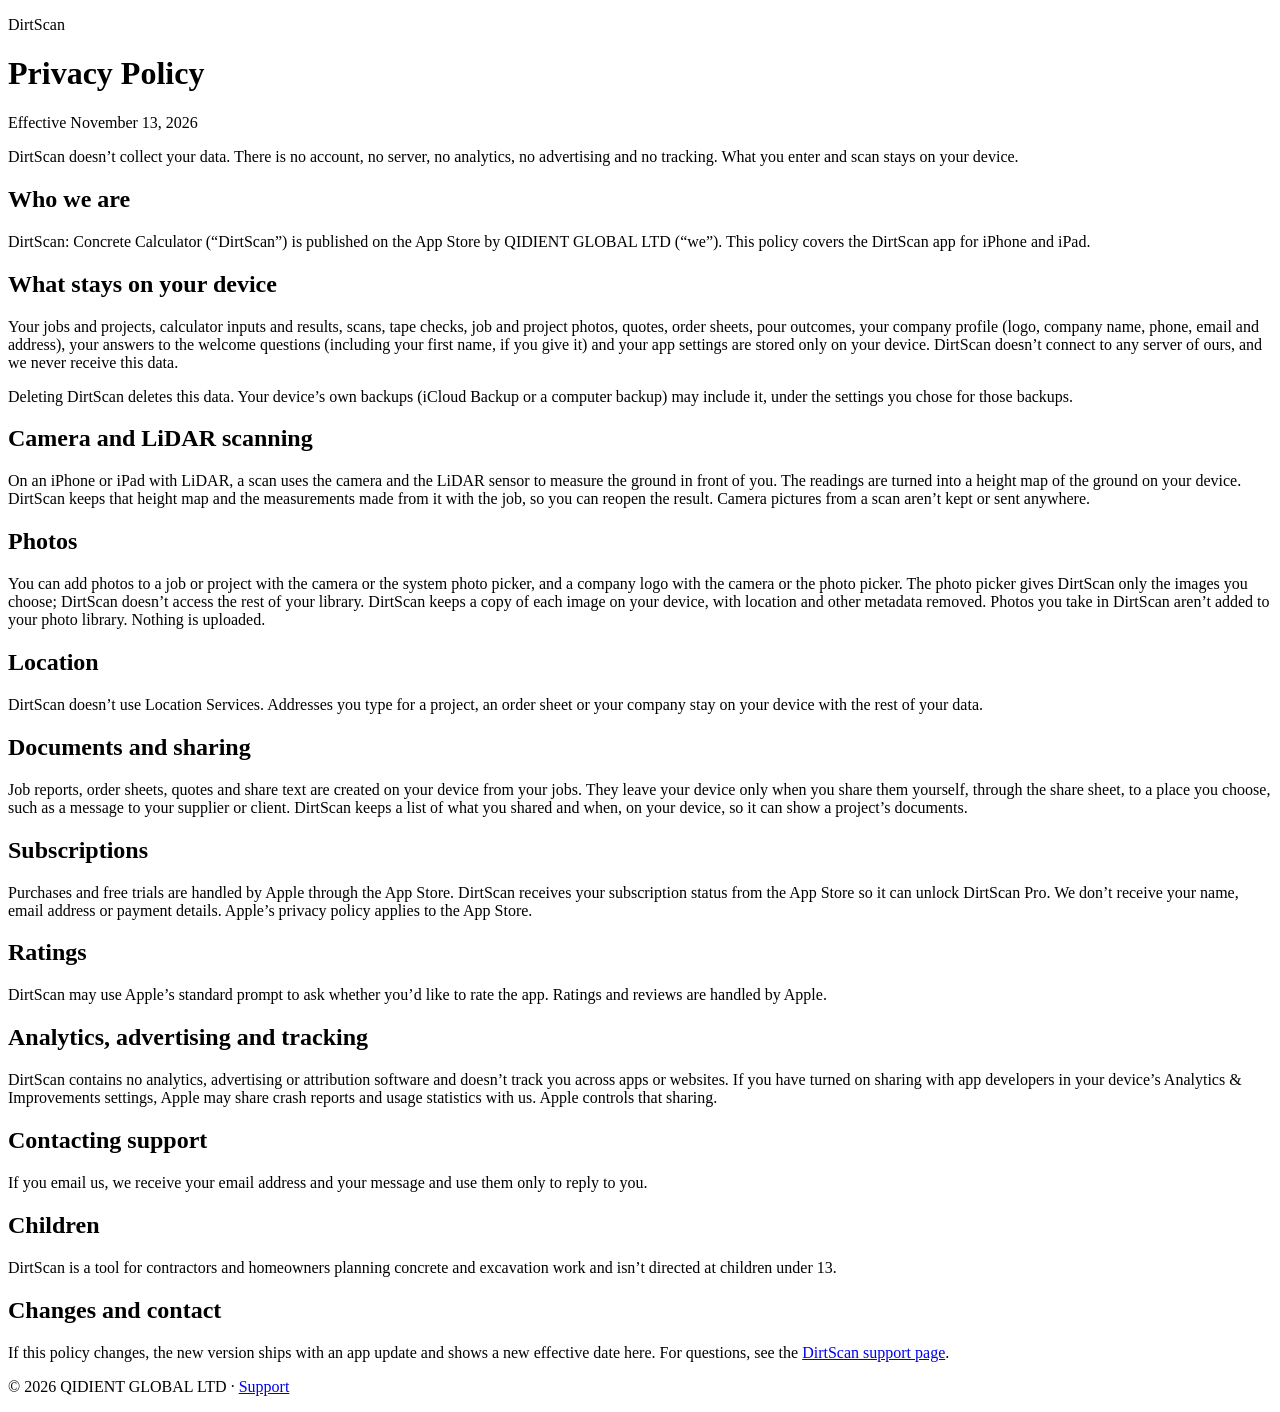
==== privacy.html @ 5c4d41a3 "Add privacy.html (DirtScan support site) Co-Authored-By: Claude Opus 5.5 <noreply@anthropic.com>" ====
<!doctype html>
<html lang="en">
<head>
  <meta charset="utf-8">
  <meta name="viewport" content="width=device-width, initial-scale=1">
  <title>DirtScan Privacy Policy</title>
  <meta name="description" content="Privacy policy for DirtScan: Concrete Calculator, the concrete, dirt and excavation calculator app by QIDIENT GLOBAL LTD.">
  <link rel="stylesheet" href="styles.css">
</head>
<body>
  <main class="page">
    <header class="header">
      <p class="eyebrow">DirtScan</p>
      <h1>Privacy Policy</h1>
      <p class="lede">Effective November 13, 2026</p>
    </header>

    <section class="card">
      <p class="summary">DirtScan doesn’t collect your data. There is no account, no server, no analytics, no advertising and no tracking. What you enter and scan stays on your device.</p>
    </section>

    <section class="card">
      <h2>Who we are</h2>
      <p>DirtScan: Concrete Calculator (“DirtScan”) is published on the App Store by QIDIENT GLOBAL LTD (“we”). This policy covers the DirtScan app for iPhone and iPad.</p>
    </section>

    <section class="card">
      <h2>What stays on your device</h2>
      <p>Your jobs and projects, calculator inputs and results, scans, tape checks, job and project photos, quotes, order sheets, pour outcomes, your company profile (logo, company name, phone, email and address), your answers to the welcome questions (including your first name, if you give it) and your app settings are stored only on your device. DirtScan doesn’t connect to any server of ours, and we never receive this data.</p>
      <p>Deleting DirtScan deletes this data. Your device’s own backups (iCloud Backup or a computer backup) may include it, under the settings you chose for those backups.</p>
    </section>

    <section class="card">
      <h2>Camera and LiDAR scanning</h2>
      <p>On an iPhone or iPad with LiDAR, a scan uses the camera and the LiDAR sensor to measure the ground in front of you. The readings are turned into a height map of the ground on your device. DirtScan keeps that height map and the measurements made from it with the job, so you can reopen the result. Camera pictures from a scan aren’t kept or sent anywhere.</p>
    </section>

    <section class="card">
      <h2>Photos</h2>
      <p>You can add photos to a job or project with the camera or the system photo picker, and a company logo with the camera or the photo picker. The photo picker gives DirtScan only the images you choose; DirtScan doesn’t access the rest of your library. DirtScan keeps a copy of each image on your device, with location and other metadata removed. Photos you take in DirtScan aren’t added to your photo library. Nothing is uploaded.</p>
    </section>

    <section class="card">
      <h2>Location</h2>
      <p>DirtScan doesn’t use Location Services. Addresses you type for a project, an order sheet or your company stay on your device with the rest of your data.</p>
    </section>

    <section class="card">
      <h2>Documents and sharing</h2>
      <p>Job reports, order sheets, quotes and share text are created on your device from your jobs. They leave your device only when you share them yourself, through the share sheet, to a place you choose, such as a message to your supplier or client. DirtScan keeps a list of what you shared and when, on your device, so it can show a project’s documents.</p>
    </section>

    <section class="card">
      <h2>Subscriptions</h2>
      <p>Purchases and free trials are handled by Apple through the App Store. DirtScan receives your subscription status from the App Store so it can unlock DirtScan Pro. We don’t receive your name, email address or payment details. Apple’s privacy policy applies to the App Store.</p>
    </section>

    <section class="card">
      <h2>Ratings</h2>
      <p>DirtScan may use Apple’s standard prompt to ask whether you’d like to rate the app. Ratings and reviews are handled by Apple.</p>
    </section>

    <section class="card">
      <h2>Analytics, advertising and tracking</h2>
      <p>DirtScan contains no analytics, advertising or attribution software and doesn’t track you across apps or websites. If you have turned on sharing with app developers in your device’s Analytics &amp; Improvements settings, Apple may share crash reports and usage statistics with us. Apple controls that sharing.</p>
    </section>

    <section class="card">
      <h2>Contacting support</h2>
      <p>If you email us, we receive your email address and your message and use them only to reply to you.</p>
    </section>

    <section class="card">
      <h2>Children</h2>
      <p>DirtScan is a tool for contractors and homeowners planning concrete and excavation work and isn’t directed at children under 13.</p>
    </section>

    <section class="card">
      <h2>Changes and contact</h2>
      <p>If this policy changes, the new version ships with an app update and shows a new effective date here. For questions, see the <a class="accent" href="index.html">DirtScan support page</a>.</p>
    </section>

    <footer class="footer">
      <p>© 2026 QIDIENT GLOBAL LTD · <a class="accent" href="index.html">Support</a></p>
    </footer>
  </main>
</body>
</html>
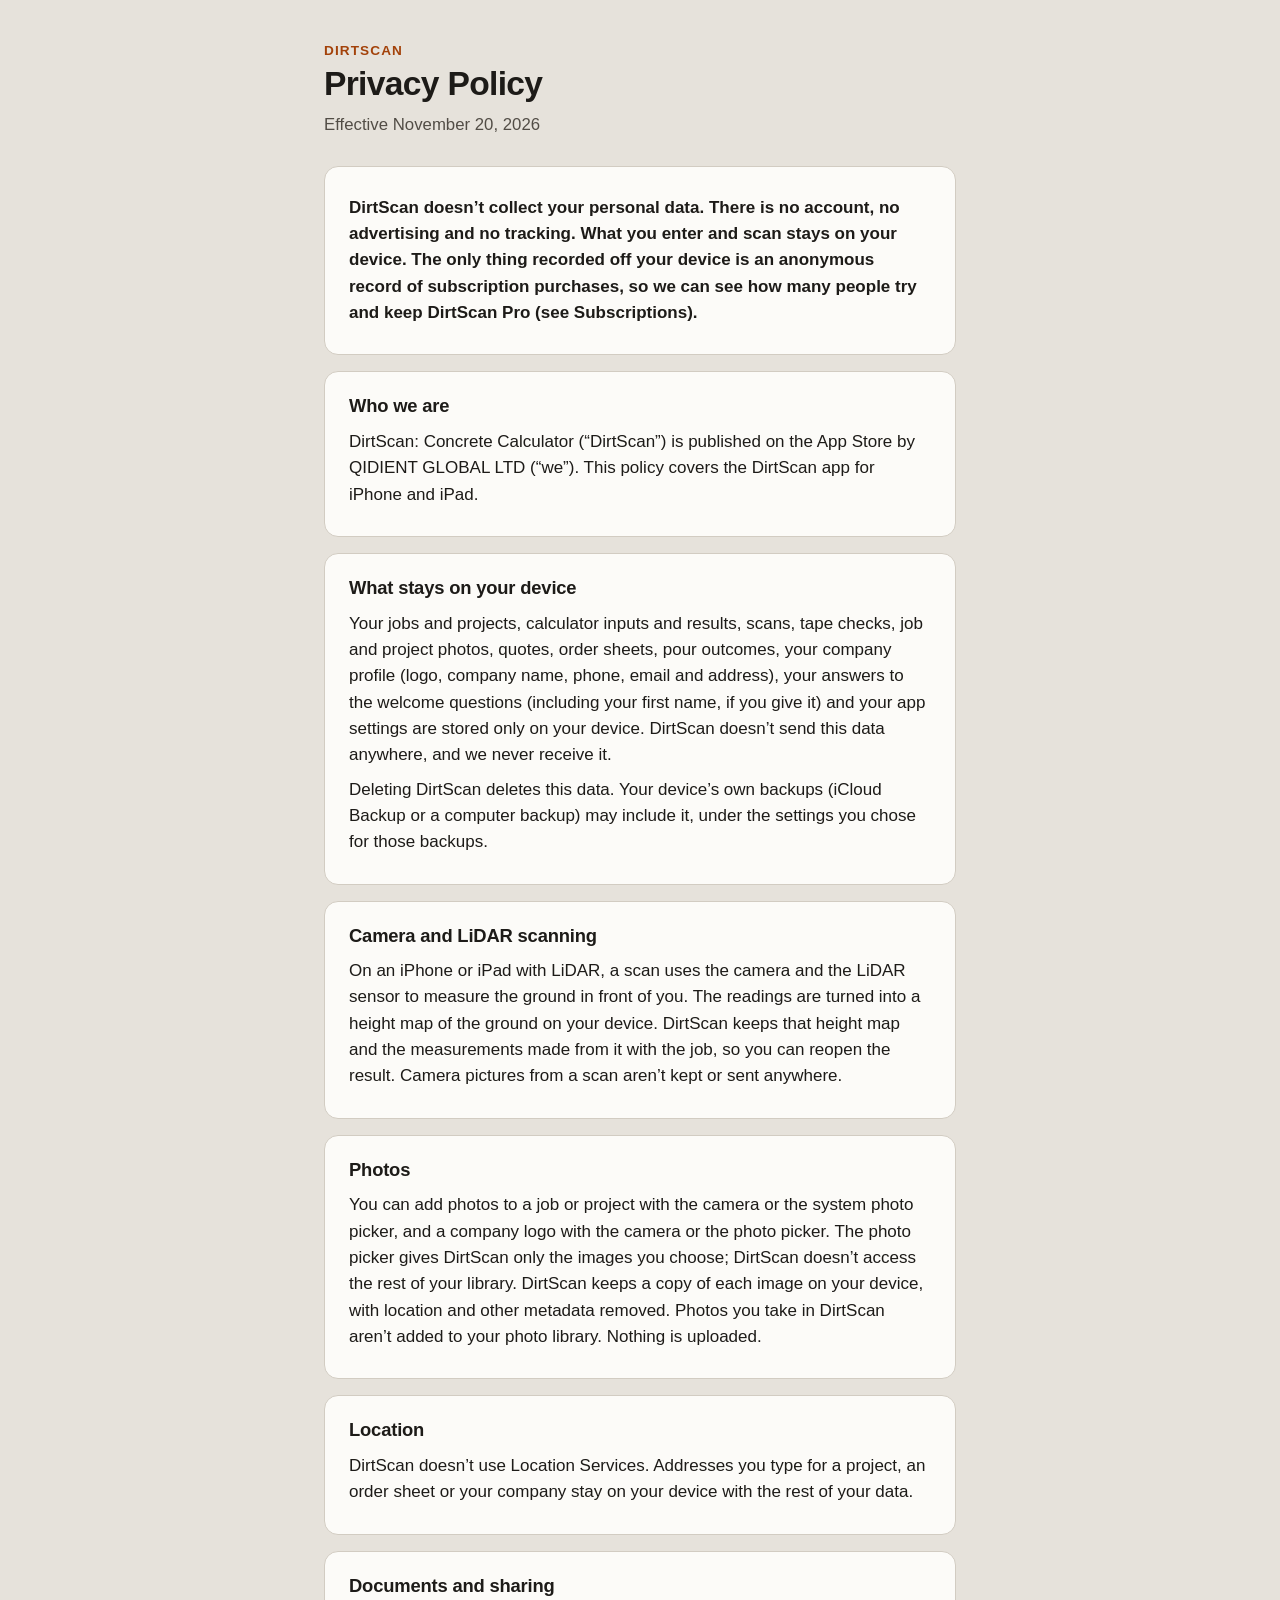
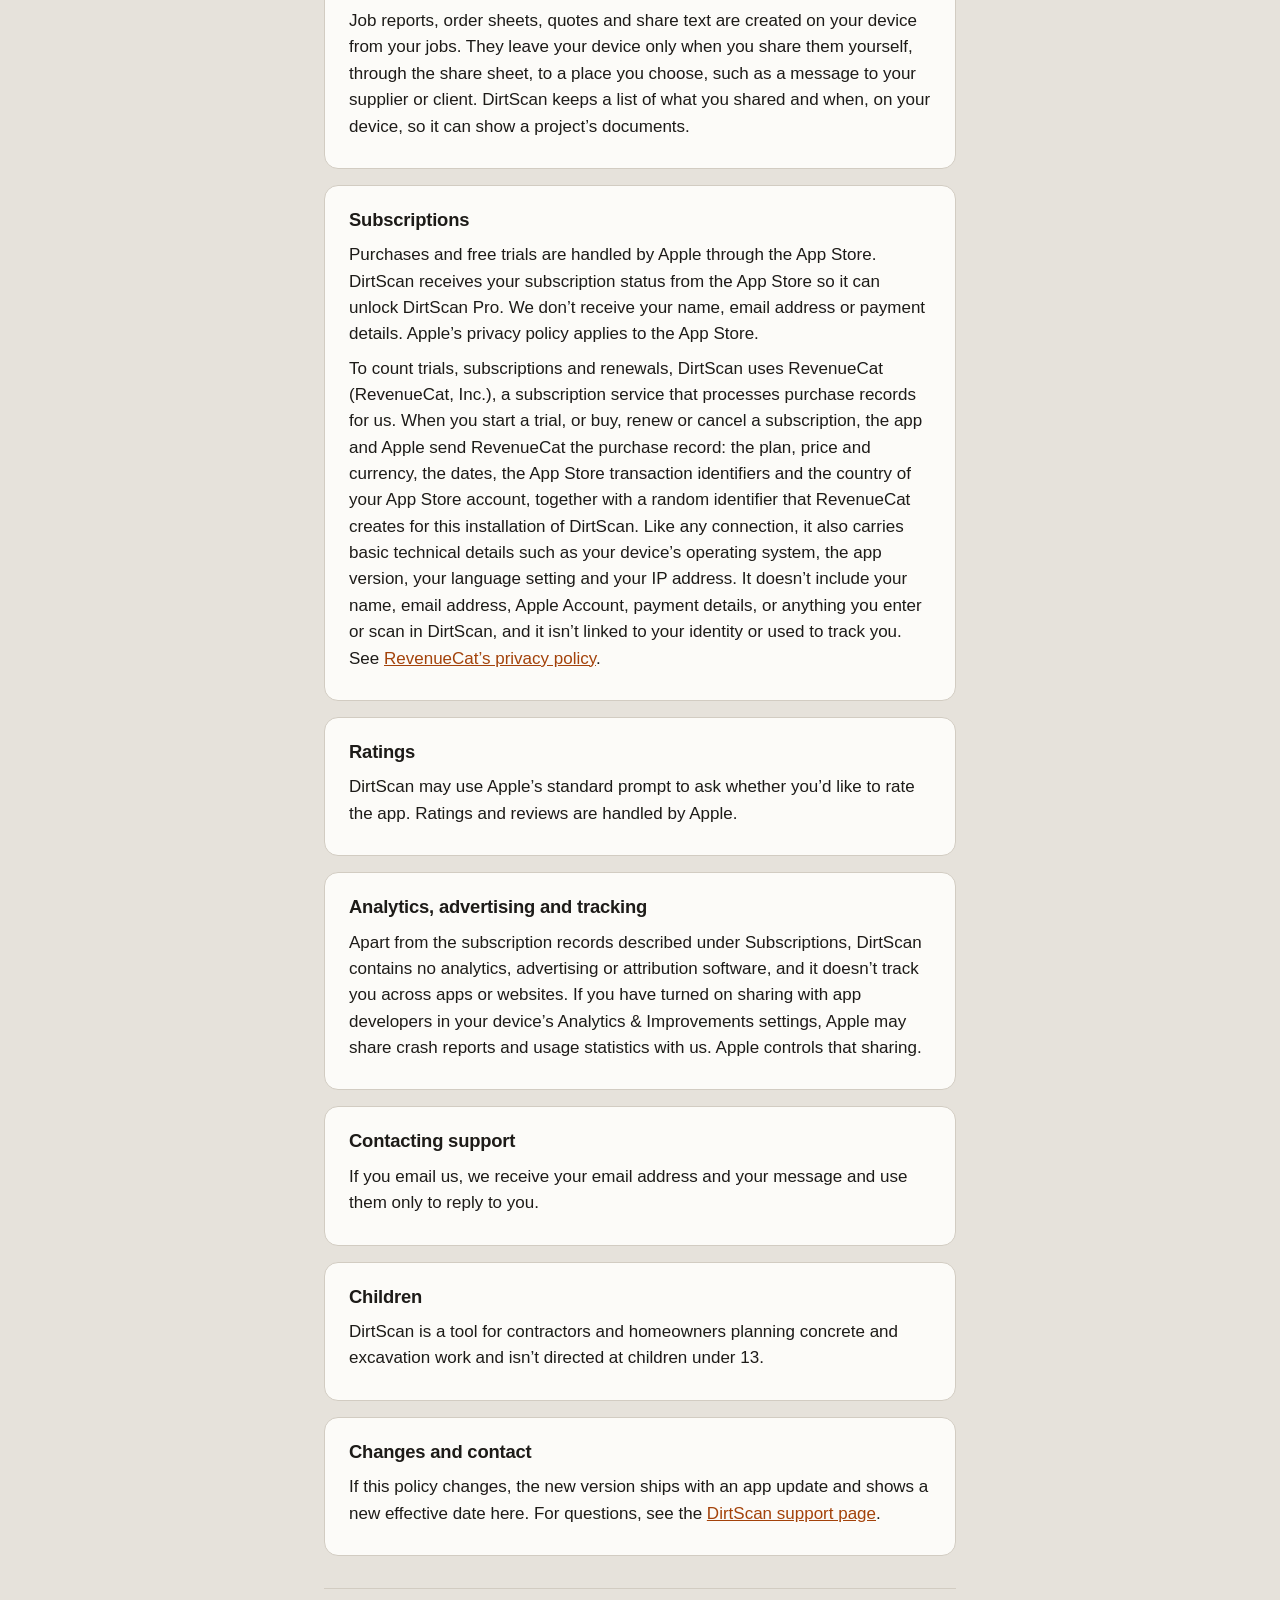
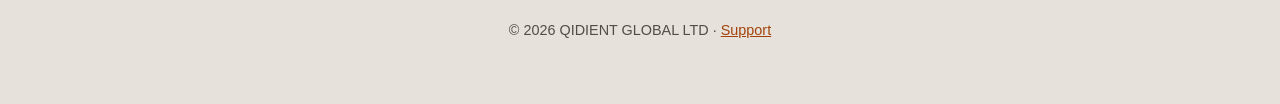
==== commit b3b3e7d3: "Update privacy.html: RevenueCat subscription records (effective 2026-11-20) Co-Authored-By: Claude O" ====
--- a/privacy.html
+++ b/privacy.html
@@ -12,11 +12,11 @@
     <header class="header">
       <p class="eyebrow">DirtScan</p>
       <h1>Privacy Policy</h1>
-      <p class="lede">Effective November 13, 2026</p>
+      <p class="lede">Effective November 20, 2026</p>
     </header>
 
     <section class="card">
-      <p class="summary">DirtScan doesn’t collect your data. There is no account, no server, no analytics, no advertising and no tracking. What you enter and scan stays on your device.</p>
+      <p class="summary">DirtScan doesn’t collect your personal data. There is no account, no advertising and no tracking. What you enter and scan stays on your device. The only thing recorded off your device is an anonymous record of subscription purchases, so we can see how many people try and keep DirtScan Pro (see Subscriptions).</p>
     </section>
 
     <section class="card">
@@ -26,7 +26,7 @@
 
     <section class="card">
       <h2>What stays on your device</h2>
-      <p>Your jobs and projects, calculator inputs and results, scans, tape checks, job and project photos, quotes, order sheets, pour outcomes, your company profile (logo, company name, phone, email and address), your answers to the welcome questions (including your first name, if you give it) and your app settings are stored only on your device. DirtScan doesn’t connect to any server of ours, and we never receive this data.</p>
+      <p>Your jobs and projects, calculator inputs and results, scans, tape checks, job and project photos, quotes, order sheets, pour outcomes, your company profile (logo, company name, phone, email and address), your answers to the welcome questions (including your first name, if you give it) and your app settings are stored only on your device. DirtScan doesn’t send this data anywhere, and we never receive it.</p>
       <p>Deleting DirtScan deletes this data. Your device’s own backups (iCloud Backup or a computer backup) may include it, under the settings you chose for those backups.</p>
     </section>
 
@@ -53,6 +53,7 @@
     <section class="card">
       <h2>Subscriptions</h2>
       <p>Purchases and free trials are handled by Apple through the App Store. DirtScan receives your subscription status from the App Store so it can unlock DirtScan Pro. We don’t receive your name, email address or payment details. Apple’s privacy policy applies to the App Store.</p>
+      <p>To count trials, subscriptions and renewals, DirtScan uses RevenueCat (RevenueCat, Inc.), a subscription service that processes purchase records for us. When you start a trial, or buy, renew or cancel a subscription, the app and Apple send RevenueCat the purchase record: the plan, price and currency, the dates, the App Store transaction identifiers and the country of your App Store account, together with a random identifier that RevenueCat creates for this installation of DirtScan. Like any connection, it also carries basic technical details such as your device’s operating system, the app version, your language setting and your IP address. It doesn’t include your name, email address, Apple Account, payment details, or anything you enter or scan in DirtScan, and it isn’t linked to your identity or used to track you. See <a class="accent" href="https://www.revenuecat.com/privacy">RevenueCat’s privacy policy</a>.</p>
     </section>
 
     <section class="card">
@@ -62,7 +63,7 @@
 
     <section class="card">
       <h2>Analytics, advertising and tracking</h2>
-      <p>DirtScan contains no analytics, advertising or attribution software and doesn’t track you across apps or websites. If you have turned on sharing with app developers in your device’s Analytics &amp; Improvements settings, Apple may share crash reports and usage statistics with us. Apple controls that sharing.</p>
+      <p>Apart from the subscription records described under Subscriptions, DirtScan contains no analytics, advertising or attribution software, and it doesn’t track you across apps or websites. If you have turned on sharing with app developers in your device’s Analytics &amp; Improvements settings, Apple may share crash reports and usage statistics with us. Apple controls that sharing.</p>
     </section>
 
     <section class="card">
--- a/styles.css
+++ b/styles.css
@@ -0,0 +1,111 @@
+:root {
+  --accent: #a3420a;
+  --accent-soft: #f6dcc9;
+  --ink: #1d1b18;
+  --ink-secondary: #524d46;
+  --surface: #fcfbf8;
+  --canvas: #e6e2db;
+  --border: #d2ccc2;
+  --radius: 14px;
+}
+
+* { box-sizing: border-box; }
+
+html { -webkit-text-size-adjust: 100%; }
+
+body {
+  margin: 0;
+  font-family: -apple-system, BlinkMacSystemFont, "Segoe UI", Roboto, Helvetica, Arial, sans-serif;
+  font-size: 17px;
+  line-height: 1.55;
+  color: var(--ink);
+  background: var(--canvas);
+}
+
+.page {
+  max-width: 42rem;
+  margin: 0 auto;
+  padding: 2.5rem 1.25rem 3rem;
+}
+
+.header { margin-bottom: 1.75rem; }
+
+.eyebrow {
+  margin: 0 0 0.25rem;
+  font-size: 0.85rem;
+  font-weight: 700;
+  letter-spacing: 0.08em;
+  text-transform: uppercase;
+  color: var(--accent);
+}
+
+h1 {
+  margin: 0 0 0.5rem;
+  font-size: 2.1rem;
+  line-height: 1.15;
+  letter-spacing: -0.02em;
+}
+
+.lede {
+  margin: 0;
+  font-size: 1.05rem;
+  color: var(--ink-secondary);
+}
+
+.card {
+  background: var(--surface);
+  border: 1px solid var(--border);
+  border-radius: var(--radius);
+  padding: 1.25rem 1.5rem;
+  margin-bottom: 1rem;
+}
+
+.card h2 {
+  margin: 0 0 0.5rem;
+  font-size: 1.15rem;
+  letter-spacing: -0.01em;
+}
+
+.card p { margin: 0.5rem 0; }
+
+.summary {
+  margin: 0;
+  font-weight: 600;
+}
+
+ul { margin: 0.5rem 0; padding-left: 1.25rem; }
+li { margin: 0.2rem 0; }
+
+.accent { color: var(--accent); }
+a.accent:focus-visible {
+  outline: 3px solid var(--accent-soft);
+  outline-offset: 2px;
+  border-radius: 4px;
+}
+
+.footer {
+  margin-top: 2rem;
+  padding-top: 1rem;
+  border-top: 1px solid var(--border);
+  font-size: 0.9rem;
+  color: var(--ink-secondary);
+  text-align: center;
+}
+
+@media (max-width: 480px) {
+  .page { padding: 1.5rem 1rem 2rem; }
+  h1 { font-size: 1.75rem; }
+  .card { padding: 1.1rem 1.15rem; }
+}
+
+@media (prefers-color-scheme: dark) {
+  :root {
+    --accent: #ff9b5c;
+    --accent-soft: #4a2a14;
+    --ink: #f3efe9;
+    --ink-secondary: #b5aea4;
+    --surface: #211f1c;
+    --canvas: #161513;
+    --border: #3b3732;
+  }
+}
